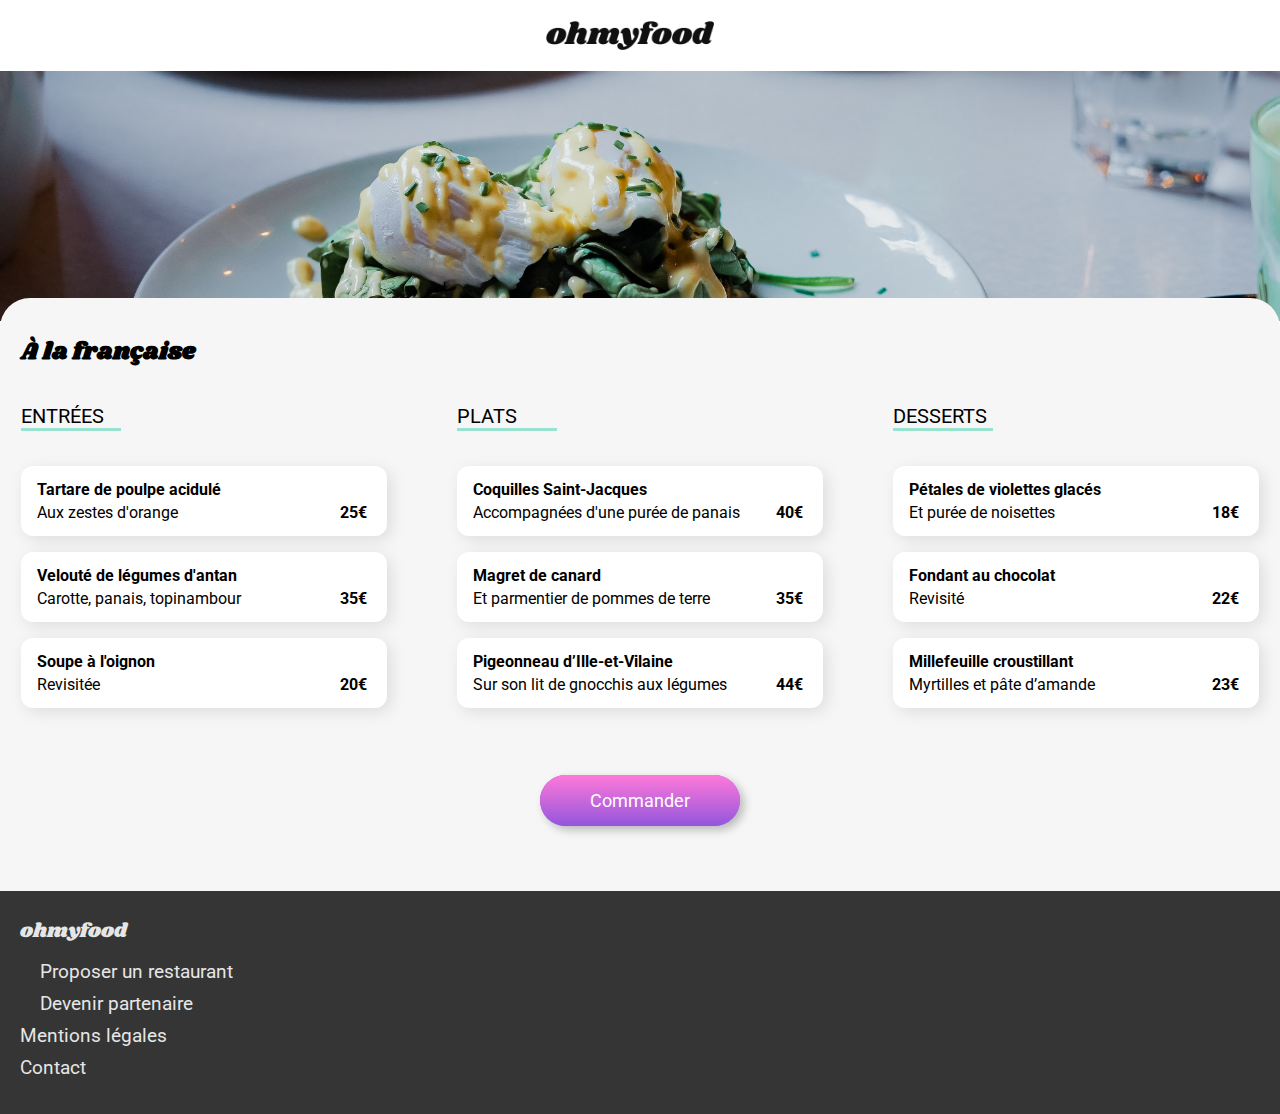
==== alafrancaise.html @ 4437f426 "partie1" ====
<!DOCTYPE html>
<html lang="fr">

<head>
    <meta charset="UTF-8">
    <meta name="viewport" content="width=device-width, initial-scale=1.0">
    <title>A la française</title>
    <link rel="stylesheet" href="css/styles.css">
    <link rel="stylesheet" href="https://use.fontawesome.com/releases/v5.15.2/css/all.css"
        integrity="sha384-vSIIfh2YWi9wW0r9iZe7RJPrKwp6bG+s9QZMoITbCckVJqGCCRhc+ccxNcdpHuYu" crossorigin="anonymous">
    <link rel="preconnect" href="https://fonts.gstatic.com">
    <link href="https://fonts.googleapis.com/css2?family=Shrikhand&display=swap" rel="stylesheet">
    <link rel="preconnect" href="https://fonts.gstatic.com">
    <link
        href="https://fonts.googleapis.com/css2?family=Roboto:ital,wght@0,100;0,300;0,400;0,500;0,700;0,900;1,100;1,300;1,400;1,500;1,700;1,900&display=swap"
        rel="stylesheet">
</head>

<body>
    <main class="container-all">
        <!-- Header -->
        <header>
            <div class="logo">
                <img src="images/logo/ohmyfood.png" alt="Logo Ohmyfood">
                <a href="index.html">
                    <i class="fas fa-arrow-left"></i>
                </a>
            </div>
        </header>
        <!-- Photo du restaurant -->
        <div class="photorestaurant">
            <img src="images/restaurants/toa-heftiba-DQKerTsQwi0-unsplash.jpg" alt="La Palette du goût">
        </div>
        <!-- Carte du restaurant -->
        <section class="carte">
            <h2 class="cartetitle">À la française<i class="far fa-heart"></i></h2>
            <div class="carteglobal">
                <div class="carteglobalentrees">
                    <div class="entrees">
                        <h2>ENTRÉES</h2>
                    </div>
                    <div class="carteglobalcontenu">
                        <div class="carteglobalcontenudish">
                            <div class="header_menu">
                                <h3>Tartare de poulpe acidulé</h3>
                                <h4>Aux zestes d'orange</h4>
                            </div>
                            <div class="carteprice">25€</div>
                        </div>
                        <div class="carteglobalcontenudishconfirmation">
                            <div class="circle">
                                <i class="fas fa-check"></i>
                            </div>
                        </div>
                    </div>
                    <div class="carteglobalcontenu">
                        <div class="carteglobalcontenudish">
                            <div class="header_menu">
                                <h3>Velouté de légumes d'antan</h3>
                                <h4>Carotte, panais, topinambour</h4>
                            </div>
                            <div class="carteprice">35€</div>
                        </div>
                        <div class="carteglobalcontenudishconfirmation">
                            <div class="circle">
                                <i class="fas fa-check"></i>
                            </div>
                        </div>
                    </div>
                    <div class="carteglobalcontenu">
                        <div class="carteglobalcontenudish">
                            <div class="header_menu">
                                <h3>Soupe à l'oignon</h3>
                                <h4>Revisitée</h4>
                            </div>
                            <div class="carteprice">20€</div>
                        </div>
                        <div class="carteglobalcontenudishconfirmation">
                            <div class="circle">
                                <i class="fas fa-check"></i>
                            </div>
                        </div>
                    </div>
                </div>
                <div class="carteglobal">
                    <div class="carteglobalplats">
                        <div class="entrees">
                            <h2>PLATS</h2>
                        </div>
                        <div class="carteglobalcontenu">
                            <div class="carteglobalcontenudish">
                                <div class="header_menu">
                                    <h3>Coquilles Saint-Jacques</h3>
                                    <h4>Accompagnées d'une purée de panais</h4>
                                </div>
                                <div class="carteprice">40€</div>
                            </div>
                            <div class="carteglobalcontenudishconfirmation">
                                <div class="circle">
                                    <i class="fas fa-check"></i>
                                </div>
                            </div>
                        </div>
                        <div class="carteglobalcontenu">
                            <div class="carteglobalcontenudish">
                                <div class="header_menu">
                                    <h3>Magret de canard</h3>
                                    <h4>Et parmentier de pommes de terre</h4>
                                </div>
                                <div class="carteprice">35€</div>
                            </div>
                            <div class="carteglobalcontenudishconfirmation">
                                <div class="circle">
                                    <i class="fas fa-check"></i>
                                </div>
                            </div>
                        </div>
                        <div class="carteglobalcontenu">
                            <div class="carteglobalcontenudish">
                                <div class="header_menu">
                                    <h3>Pigeonneau d’Ille-et-Vilaine</h3>
                                    <h4>Sur son lit de gnocchis aux légumes</h4>
                                </div>
                                <div class="carteprice">44€</div>
                            </div>
                            <div class="carteglobalcontenudishconfirmation">
                                <div class="circle">
                                    <i class="fas fa-check"></i>
                                </div>
                            </div>
                        </div>
                    </div>
                </div>
                <div class="carteglobal">
                    <div class="carteglobaldesserts">
                        <div class="entrees">
                            <h2>DESSERTS</h2>
                        </div>
                        <div class="carteglobalcontenu">
                            <div class="carteglobalcontenudish">
                                <div class="header_menu">
                                    <h3>Pétales de violettes glacés</h3>
                                    <h4>Et purée de noisettes</h4>
                                </div>
                                <div class="carteprice">18€</div>
                            </div>
                            <div class="carteglobalcontenudishconfirmation">
                                <div class="circle">
                                    <i class="fas fa-check"></i>
                                </div>
                            </div>
                        </div>
                        <div class="carteglobalcontenu">
                            <div class="carteglobalcontenudish">
                                <div class="header_menu">
                                    <h3>Fondant au chocolat</h3>
                                    <h4>Revisité</h4>
                                </div>
                                <div class="carteprice">22€</div>
                            </div>
                            <div class="carteglobalcontenudishconfirmation">
                                <div class="circle">
                                    <i class="fas fa-check"></i>
                                </div>
                            </div>
                        </div>
                        <div class="carteglobalcontenu">
                            <div class="carteglobalcontenudish">
                                <div class="header_menu">
                                    <h3>Millefeuille croustillant</h3>
                                    <h4>Myrtilles et pâte d’amande</h4>
                                </div>
                                <div class="carteprice">23€</div>
                            </div>
                            <div class="carteglobalcontenudishconfirmation">
                                <div class="circle">
                                    <i class="fas fa-check"></i>
                                </div>
                            </div>
                        </div>
                    </div>
                </div>
            </div>
        </section>
        <!-- Bouton Commander  -->
        <section class="bouton__commander">
            <a class="bouton__commanderrose" href="#">Commander</a>
        </section>
        <!-- Footer -->
        <footer>
            <h3 class="footerlogo">ohmyfood</h3>
            <a href="#">
                <h3><i class="fas fa-utensils"></i>Proposer un restaurant</h3>
            </a>
            <a href="#">
                <h3><i class="fas fa-hands-helping"></i>Devenir partenaire</h3>
            </a>
            <a href="#">
                <h3>Mentions légales</h3>
            </a>
            <a href="mailto:contact@ohmyfood.com">
                <h3>Contact</h3>
            </a>
        </footer>

    </main>

</body>

</html>
---- css/styles.css ----
/*Base*/
* {
  padding: 0;
  margin: 0;
}

a {
  text-decoration: none;
  color: black;
}

.conteneurprincipale {
  max-width: 2560px;
}

h2,
h3,
h4,
h5,
h6,
p {
  font-family: "Roboto", sans-serif;
}

body {
  box-sizing: border-box;
}

.container-all {
  max-width: 2560px;
}
@media screen and (min-width: 1800px) {
  .container-all {
    max-width: 1800px;
    margin: auto;
  }
}

.fas {
  margin-right: 20px;
}

h1 {
  color: #9356DC;
}

/*Loader*/
.loader {
  width: 100%;
  height: 100%;
  position: fixed;
  background-color: #FFF;
  left: 0;
  top: 0;
  z-index: 10000;
  animation: loader 3s forwards;
}

/*Animation loader*/
@keyframes loader {
  0% {
    opacity: 1;
  }
  100% {
    opacity: 0;
    z-index: -10;
  }
}
.loadercircle {
  border: 10px solid #F3F3F3;
  border-top: 10px solid #9356DC;
  border-bottom: 10px solid #FF79DA;
  border-radius: 50%;
  width: 100px;
  height: 100px;
  animation: spin 3s linear forwards;
  /*Placement du loader au milieu de la page*/
  margin: auto;
  position: absolute;
  top: 0;
  left: 0;
  right: 0;
  bottom: 0;
}

/*Animation du loader circle*/
@keyframes spin {
  0% {
    transform: rotate(0deg);
    opacity: 1;
  }
  100% {
    transform: rotate(360deg);
    opacity: 0;
  }
}
/*Onglet recherche de la ville*/
.projsearch {
  display: flex;
  justify-content: center;
  background-color: #eaeaea;
  padding: 20px 0;
  font-weight: bold;
  width: 100%;
}

.presentation {
  display: flex;
  flex-direction: column;
  text-align: center;
  background-color: #f6f6f6;
  padding: 40px 40px;
  margin-bottom: 50px;
}
.presentationbook {
  font-weight: bold;
  font-size: 25px;
}
.presentationexplore {
  padding: 0.75rem 1.5rem;
  border-radius: 30px;
  text-align: center;
  color: #FFF;
  font-weight: normal;
  font-size: 15px;
  font-family: "Roboto", sans-serif;
  margin: 0 auto;
  background-image: linear-gradient(#FF79DA, #9356DC);
  transition: background-color 250ms;
  box-shadow: 0.25rem 0.25rem 10px rgba(0, 0, 0, 0.25);
}
.presentationexplore:hover {
  opacity: 0.8;
  box-shadow: 1rem 1rem 20px rgba(0, 0, 0, 0.25);
}

/*Fonctionnement*/
.fonctiontitle {
  margin: 0 0 20px 22px;
}

.fonction {
  font-weight: bold;
  font-size: 15px;
  display: flex;
  flex-direction: row;
  flex-wrap: wrap;
  justify-content: space-between;
  padding: 0 15px;
}
.fonction h2 {
  margin: 0 0 30px 0;
}
.fonctionchoix {
  margin: 0 20px 20px 40px;
  font-weight: bold;
  background-color: #F6F6F6;
  padding: 30px 50px 30px 18px;
  margin-left: 20px;
  text-align: center;
  border-radius: 20px;
  position: relative;
  font-family: "Roboto", sans-serif;
  width: 300px;
  max-height: 78px;
}
.fonctionchoix:hover {
  background-color: #f5edff;
}
.fonctionchoix:hover .fas {
  color: #9356DC;
}
.fonctionchoixnombre {
  width: 18px;
  height: 18px;
  padding: 4px 4px;
  border-radius: 50%;
  background-color: #9356DC;
  color: #FFF;
  position: absolute;
  top: 30%;
  left: -4%;
}

/*Restaurants*/
.restaurants {
  background-color: #f6f6f6;
}
.restaurantsconteneur {
  display: flex;
  flex-direction: row;
  flex-wrap: wrap;
  justify-content: center;
}
.restaurantstitle {
  padding: 50px 0 10px 22px;
}
.restaurantscarte {
  border-radius: 20px;
  background-color: white;
  margin-bottom: 18px;
  position: relative;
  max-width: 280px;
  min-width: 280px;
}
@media screen and (min-width: 375px) {
  .restaurantscarte {
    max-width: 330px;
    min-width: 280px;
  }
}
@media screen and (min-width: 650px) {
  .restaurantscarte {
    margin-right: 25px;
  }
}
.restaurantscarte img {
  width: 100%;
  max-height: 175px;
  border-top-left-radius: 20px;
  border-top-right-radius: 20px;
  object-fit: cover;
}
.restaurantscarte .restaurantscartecontent {
  padding: 19px 11px;
  position: relative;
  display: flex;
}
.restaurantscarte .restaurantscartecontent h3 {
  margin-bottom: 6px;
}
.restaurantscarte .restaurantscartecontent .restaurantscardcontentnom {
  position: relative;
}
@keyframes heart__full__opacity {
  0% {
    opacity: 0;
  }
  50% {
    opacity: 0.5;
    background-image: linear-gradient(100deg, #9356DC, #FF79DA);
    -webkit-background-clip: text;
    -webkit-text-fill-color: transparent;
  }
  100% {
    opacity: 1;
    background-image: linear-gradient(100deg, #9356DC, #FF79DA);
    -webkit-background-clip: text;
    -webkit-text-fill-color: transparent;
  }
}
@keyframes heart__empty__opacity1 {
  0% {
    opacity: 0.5;
  }
  50% {
    opacity: 0;
  }
  100% {
    opacity: 0;
  }
}
.restaurantscarte .restaurantscartecontent .heart {
  position: absolute;
  right: 20px;
  top: 1;
}
.restaurantscarte .restaurantscartecontent .heart__1 {
  position: relative;
}
.restaurantscarte .restaurantscartecontent .heart__1:hover {
  animation: heart__empty__opacity1 0.5s;
}
.restaurantscarte .restaurantscartecontent .heart__2 {
  position: absolute;
  top: 0px;
  opacity: 0;
  color: #FFF;
}
.restaurantscarte .restaurantscartecontent .heart__2:hover {
  animation: heart__full__opacity 0.3s forwards;
}
.restaurants .btnnew {
  background-color: #99E2D0;
  font-family: 'Roboto';
  color: #1b6150;
  padding: 0.5rem;
  border-radius: 3px;
  position: absolute;
  top: 1rem;
  right: 0.75rem;
}

/*Bannière*/
.photorestaurant img {
  width: 100%;
  max-height: 250px;
  object-fit: cover;
}

/*Carte restaurant*/
.cartetitle {
  font-family: "Shrikhand", cursive;
  max-width: 322px;
}

.fa-heart:before {
  margin-left: 20px;
}

@media screen and (min-width: 1024px) {
  .carteglobal {
    display: flex;
    flex-wrap: wrap;
    justify-content: space-between;
  }
}

.carte {
  background-color: #F6F6F6;
  padding: 36px 21px;
  margin-top: -27px;
  border-top-left-radius: 30px;
  border-top-right-radius: 30px;
  position: relative;
  z-index: 1;
}
.carte .far {
  align-self: flex-end;
}
.carte h2 {
  margin-bottom: 35px;
}

.entrees {
  margin-bottom: 27px;
}
.entrees h2::after {
  content: "";
  display: block;
  width: 100px;
  height: 3px;
  background: #99E2D0;
}

@keyframes fadein {
  0% {
    opacity: 0;
  }
  100% {
    opacity: 1;
  }
}
.carteglobalentrees {
  animation: fadein 2s;
}
@media screen and (min-width: 1140px) {
  .carteglobalentrees {
    margin-right: 10px;
  }
}

.carteglobalplats {
  animation: fadein 4s;
}
@media screen and (min-width: 1142px) {
  .carteglobalplats {
    margin-right: 10px;
  }
}

.carteglobaldesserts {
  animation: fadein 6s;
}

.carteglobalentrees h2,
.carteglobalplats h2,
.carteglobaldesserts h2 {
  font-weight: normal;
  font-size: 20px;
}

.carteglobalcontenu {
  background-color: #FFF;
  max-width: 350px;
  height: 70px;
  box-shadow: 0.25rem 0.25rem 1rem rgba(0, 0, 0, 0.1);
  padding: 0 0 0 16px;
  border-radius: 0.75rem;
  margin: 1rem 0;
  display: flex;
  justify-content: space-between;
  overflow: hidden;
}
@media screen and (min-width: 400px) and (max-width: 1024px) {
  .carteglobalcontenu {
    max-width: none;
  }
}
.carteglobalcontenudish {
  width: 350px;
  padding: 14px 0;
  border-radius: 0.75rem;
  display: flex;
  justify-content: space-between;
}
.carteglobalcontenudish h3 {
  font-size: 16px;
}
.carteglobalcontenudish h4 {
  font-size: 16px;
}
@media screen and (min-width: 320px) and (max-width: 425px) {
  .carteglobalcontenudish h3 {
    text-overflow: ellipsis;
    white-space: nowrap;
    overflow: hidden;
  }
  .carteglobalcontenudish h4 {
    text-overflow: ellipsis;
    white-space: nowrap;
    overflow: hidden;
  }
}
.carteglobalcontenu:hover .carteglobalcontenudishconfirmation {
  margin-right: 0px;
  min-width: 4rem;
  transition: margin-right 0.5s;
}
.carteglobalcontenu:hover .header_menu {
  white-space: nowrap;
  text-overflow: ellipsis;
}
.carteglobalcontenu:hover .header_menu h3 {
  text-overflow: ellipsis;
  white-space: nowrap;
  overflow: hidden;
}
.carteglobalcontenu:hover .header_menu h4 {
  text-overflow: ellipsis;
  white-space: nowrap;
  overflow: hidden;
}
@media screen and (max-width: 405px) {
  .carteglobalcontenu:hover .header_menu {
    max-width: 130px;
  }
}
.carteglobalcontenu:hover .circle {
  transform: rotate(360deg);
}

.carteglobalcontenudishconfirmation {
  background-color: #99E2D0;
  min-width: 4rem;
  display: flex;
  align-items: center;
  justify-content: center;
  margin-right: -64px;
}

.circle {
  width: 1.6rem;
  height: 1.6rem;
  border-radius: 100px;
  background: #FFF;
  color: #99E2D0;
  display: flex;
  align-items: center;
  align-self: center;
  align-content: center;
  transition: transform 0.5s;
}
.circle .fas {
  margin-left: 4px;
}

.center {
  text-align: center;
}

.carteprice {
  display: flex;
  font-family: 'Roboto';
  justify-content: flex-end;
  align-items: flex-end;
  align-self: flex-end;
  font-weight: bold;
  margin-right: 20px;
  width: 25%;
}

.header_menu {
  width: 230px;
  display: flex;
  flex-direction: column;
  justify-content: space-between;
  text-overflow: ellipsis;
}
.header_menu h3 {
  text-overflow: ellipsis;
  white-space: nowrap;
}
.header_menu h4 {
  font-weight: normal;
  text-overflow: ellipsis;
  white-space: nowrap;
}

/*Bouton Commander*/
.bouton__commander {
  padding: 30px 0 80px 0;
  text-align: center;
  background-color: #F6F6F6;
}
.bouton__commanderrose {
  background-color: #9356DC;
  padding: 15px 50px;
  border-radius: 30px;
  text-align: center;
  font-family: "Roboto", sans-serif;
  color: #FFF;
  font-weight: normal;
  font-size: 18px;
  margin: 0 auto;
  background-image: linear-gradient(#FF79DA, #9356DC);
  transition: background-color 250ms;
  box-shadow: 0.25rem 0.25rem 10px rgba(0, 0, 0, 0.25);
}
.bouton__commanderrose:hover {
  opacity: 0.8;
  box-shadow: 1rem 1rem 20px rgba(0, 0, 0, 0.25);
}

/*Header*/
header {
  box-shadow: 0 0 0.5rem rgba(0, 0, 0, 0.25);
  width: 100%;
  min-width: 320px;
  padding: 21px 0;
}
header .logo {
  display: flex;
  justify-content: center;
  align-items: center;
  position: relative;
}
header .logo img {
  max-width: 168px;
}

.fa-arrow-left:before {
  position: absolute;
  left: 2rem;
  height: 2rem;
  width: 2rem;
  top: 50%;
  display: flex;
  align-items: center;
  justify-content: center;
  transform: translateY(-50%);
  font-size: 1.2rem;
  color: #000;
}

/*Footer*/
footer {
  background-color: #353535;
  color: #FFF;
  display: flex;
  flex-direction: column;
  justify-content: space-between;
  padding: 25px 0px;
  max-width: 100%;
  min-width: 320px;
}
footer h3 {
  margin: 0 0 10px 20px;
  color: #e6e6e6;
  font-weight: normal;
}
footer a {
  text-decoration: none;
}
footer a:hover {
  text-decoration: underline;
  color: #FFF;
}
footer .footerlogo {
  font-family: "Shrikhand", cursive;
  font-weight: normal;
  font-size: 20px;
  margin-bottom: 15px;
}

/*# sourceMappingURL=style.css.map */
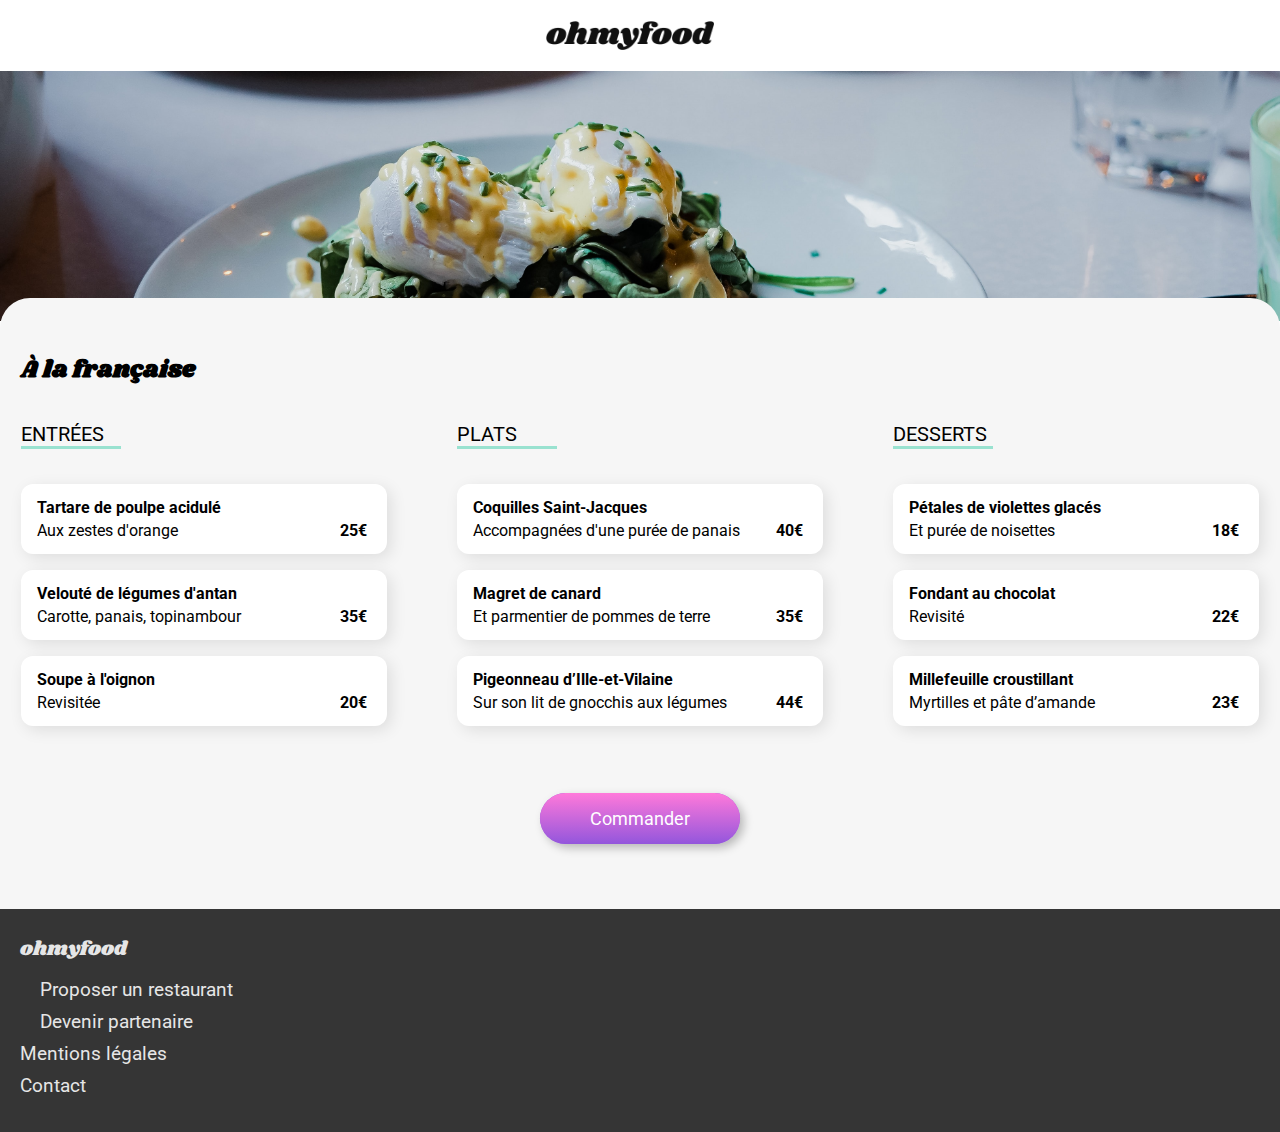
==== commit 7621f402: "animation coeur retouche" ====
--- a/alafrancaise.html
+++ b/alafrancaise.html
@@ -33,7 +33,15 @@
         </div>
         <!-- Carte du restaurant -->
         <section class="carte">
-            <h2 class="cartetitle">À la française<i class="far fa-heart"></i></h2>
+                <div class="heart">
+                <div class="heart__1">
+                    <i class="far fa-heart fa-2x"></i>
+                </div>
+                <div class="heart__2">
+                    <i class="fas fa-heart fa-2x"></i>
+                </div>
+            </div>
+            <h2 class="cartetitle">À la française</h2>
             <div class="carteglobal">
                 <div class="carteglobalentrees">
                     <div class="entrees">
--- a/css/styles.css
+++ b/css/styles.css
@@ -191,6 +191,9 @@
   flex-direction: row;
   flex-wrap: wrap;
   justify-content: center;
+  padding: 150px;
+  margin-left: auto;
+  margin-right: auto;
 }
 .restaurantstitle {
   padding: 50px 0 10px 22px;
@@ -214,6 +217,7 @@
     margin-right: 25px;
   }
 }
+
 .restaurantscarte img {
   width: 100%;
   max-height: 175px;
@@ -351,8 +355,10 @@
     opacity: 1;
   }
 }
+
 .carteglobalentrees {
-  animation: fadein 2s;
+  animation: fadein 10s;
+  transition: 5s;
 }
 @media screen and (min-width: 1140px) {
   .carteglobalentrees {
@@ -396,6 +402,8 @@
   .carteglobalcontenu {
     max-width: none;
   }
+
+
 }
 .carteglobalcontenudish {
   width: 350px;
@@ -593,4 +601,23 @@
   margin-bottom: 15px;
 }
 
-/*# sourceMappingURL=style.css.map */
+@media screen and (min-width: 600px) and (max-width: 1300px) {
+  .carteglobalcontenu {
+    max-width: none;
+  }
+
+
+.fonctionchoix {
+  margin-left: auto;
+  margin-right: auto;
+
+}
+
+.fonction {
+  
+  display: block;
+  
+}
+
+}
+
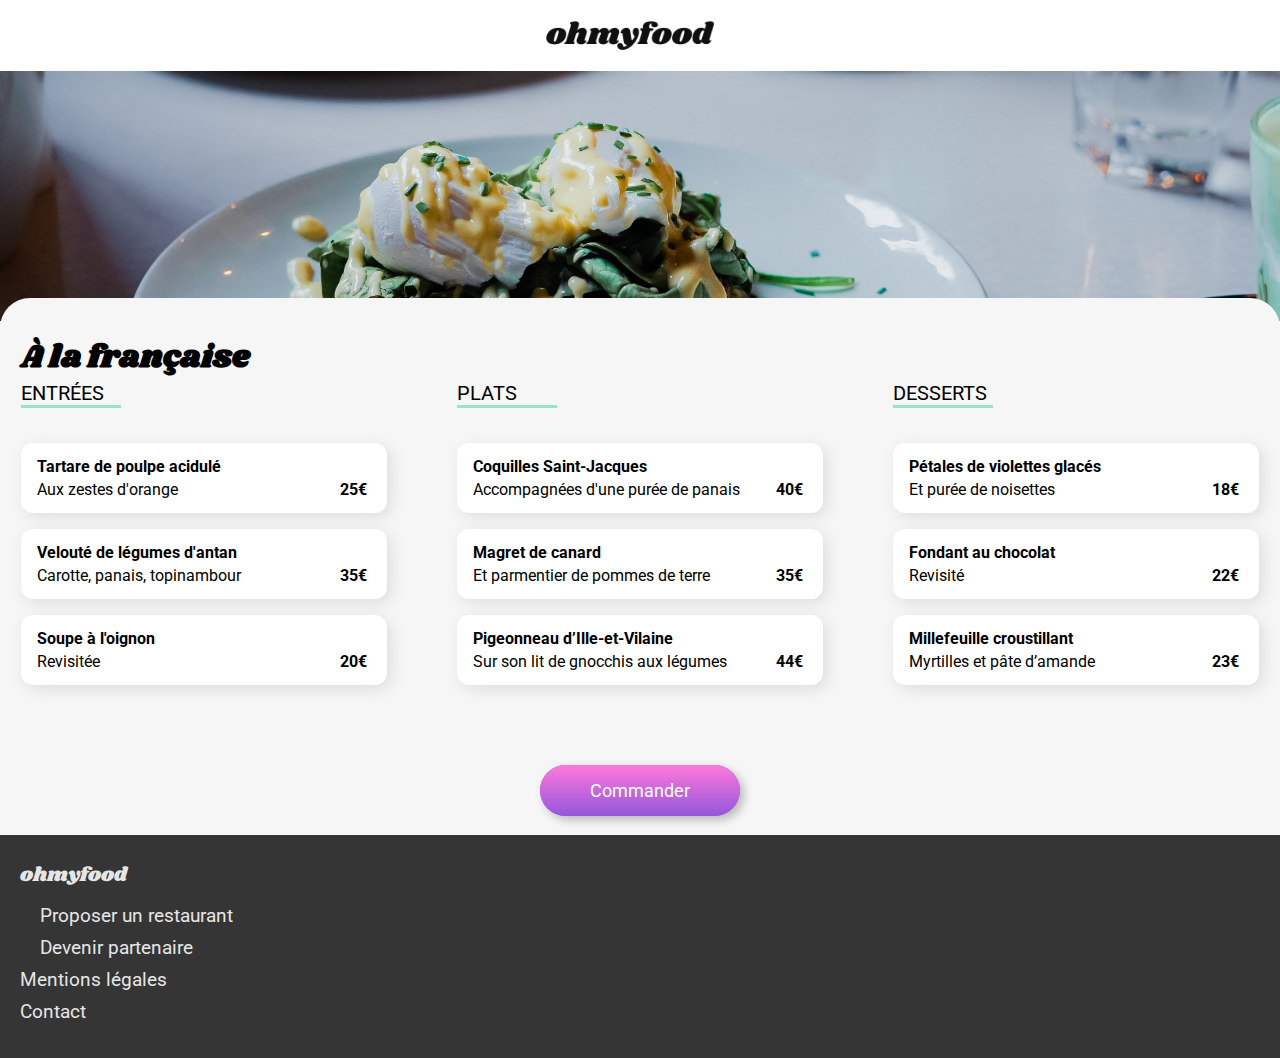
==== commit 7c2638c6: "retouche" ====
--- a/alafrancaise.html
+++ b/alafrancaise.html
@@ -33,6 +33,7 @@
         </div>
         <!-- Carte du restaurant -->
         <section class="carte">
+
                 <div class="heart">
                 <div class="heart__1">
                     <i class="far fa-heart fa-2x"></i>
@@ -41,7 +42,7 @@
                     <i class="fas fa-heart fa-2x"></i>
                 </div>
             </div>
-            <h2 class="cartetitle">À la française</h2>
+            <h1 class="cartetitle">À la française</h1>
             <div class="carteglobal">
                 <div class="carteglobalentrees">
                     <div class="entrees">
@@ -192,7 +193,7 @@
         </section>
         <!-- Bouton Commander  -->
         <section class="bouton__commander">
-            <a class="bouton__commanderrose" href="#">Commander</a>
+            <h1><a class="bouton__commanderrose" href="#">Commander</a></h1>
         </section>
         <!-- Footer -->
         <footer>
--- a/css/styles.css
+++ b/css/styles.css
@@ -13,6 +13,7 @@
   max-width: 2560px;
 }
 
+h1,
 h2,
 h3,
 h4,
@@ -22,6 +23,9 @@
   font-family: "Roboto", sans-serif;
 }
 
+h1 {
+  color: #000;
+}
 body {
   box-sizing: border-box;
 }
@@ -52,7 +56,7 @@
   background-color: #FFF;
   left: 0;
   top: 0;
-  z-index: 10000;
+  z-index: 1;
   animation: loader 3s forwards;
 }
 
@@ -63,17 +67,16 @@
   }
   100% {
     opacity: 0;
-    z-index: -10;
+    z-index: -1;
   }
 }
 .loadercircle {
-  border: 10px solid #F3F3F3;
-  border-top: 10px solid #9356DC;
-  border-bottom: 10px solid #FF79DA;
+  border: 6px solid #9356DC;
+  border-bottom: 6px solid #FF79DA;
   border-radius: 50%;
   width: 100px;
   height: 100px;
-  animation: spin 3s linear forwards;
+  animation: spin 2s linear infinite;
   /*Placement du loader au milieu de la page*/
   margin: auto;
   position: absolute;
@@ -115,6 +118,7 @@
 .presentationbook {
   font-weight: bold;
   font-size: 25px;
+  color: #000;
 }
 .presentationexplore {
   padding: 0.75rem 1.5rem;
@@ -144,10 +148,10 @@
   font-size: 15px;
   display: flex;
   flex-direction: row;
-  flex-wrap: wrap;
   justify-content: space-between;
   padding: 0 15px;
 }
+
 .fonction h2 {
   margin: 0 0 30px 0;
 }
@@ -156,6 +160,7 @@
   font-weight: bold;
   background-color: #F6F6F6;
   padding: 30px 50px 30px 18px;
+  margin-top: 40px;
   margin-left: 20px;
   text-align: center;
   border-radius: 20px;
@@ -191,7 +196,7 @@
   flex-direction: row;
   flex-wrap: wrap;
   justify-content: center;
-  padding: 150px;
+  padding: 300px;
   margin-left: auto;
   margin-right: auto;
 }
@@ -218,6 +223,7 @@
   }
 }
 
+
 .restaurantscarte img {
   width: 100%;
   max-height: 175px;
@@ -306,6 +312,7 @@
 .cartetitle {
   font-family: "Shrikhand", cursive;
   max-width: 322px;
+  color: #000;
 }
 
 .fa-heart:before {
@@ -328,12 +335,37 @@
   border-top-right-radius: 30px;
   position: relative;
   z-index: 1;
+
 }
 .carte .far {
   align-self: flex-end;
 }
 .carte h2 {
   margin-bottom: 35px;
+}
+
+.carte .heart {
+  position: absolute;
+  right: 20px;
+}
+
+.carte .heart__1 {
+ position: relative;
+}
+
+.carte .heart__1:hover{
+  animation: heart__empty__opacity1 0.5s;
+}
+
+.carte .heart__2 {
+  position: absolute;
+  top: 0px;
+  opacity: 0;
+  color: #FFF;
+}
+
+.carte .heart__2:hover {
+  animation: heart__full__opacity 0.3s forwards;
 }
 
 .entrees {
@@ -357,8 +389,8 @@
 }
 
 .carteglobalentrees {
-  animation: fadein 10s;
-  transition: 5s;
+  animation: fadein 1s;
+  transition: 2s;
 }
 @media screen and (min-width: 1140px) {
   .carteglobalentrees {
@@ -367,7 +399,7 @@
 }
 
 .carteglobalplats {
-  animation: fadein 4s;
+  animation: fadein 2s;
 }
 @media screen and (min-width: 1142px) {
   .carteglobalplats {
@@ -376,7 +408,7 @@
 }
 
 .carteglobaldesserts {
-  animation: fadein 6s;
+  animation: fadein 4s;
 }
 
 .carteglobalentrees h2,
@@ -399,10 +431,6 @@
   overflow: hidden;
 }
 @media screen and (min-width: 400px) and (max-width: 1024px) {
-  .carteglobalcontenu {
-    max-width: none;
-  }
-
 
 }
 .carteglobalcontenudish {
@@ -448,6 +476,19 @@
   text-overflow: ellipsis;
   white-space: nowrap;
   overflow: hidden;
+}
+
+.fonctionchoix {
+  margin-left: auto;
+  margin-right: auto;
+  width: auto;
+
+}
+
+.fonction {
+  
+  display: block;
+  
 }
 @media screen and (max-width: 405px) {
   .carteglobalcontenu:hover .header_menu {
@@ -517,7 +558,7 @@
 
 /*Bouton Commander*/
 .bouton__commander {
-  padding: 30px 0 80px 0;
+  padding: 30px 0 30px 0;
   text-align: center;
   background-color: #F6F6F6;
 }
@@ -601,15 +642,21 @@
   margin-bottom: 15px;
 }
 
+@media screen and (min-width: 500px) {
+  .fonctionchoix {
+    width: 300px;
+  }
+  
 @media screen and (min-width: 600px) and (max-width: 1300px) {
   .carteglobalcontenu {
-    max-width: none;
+    max-width: 350px;
   }
 
 
 .fonctionchoix {
   margin-left: auto;
   margin-right: auto;
+  width: 300px;
 
 }
 
@@ -621,3 +668,4 @@
 
 }
 
+}